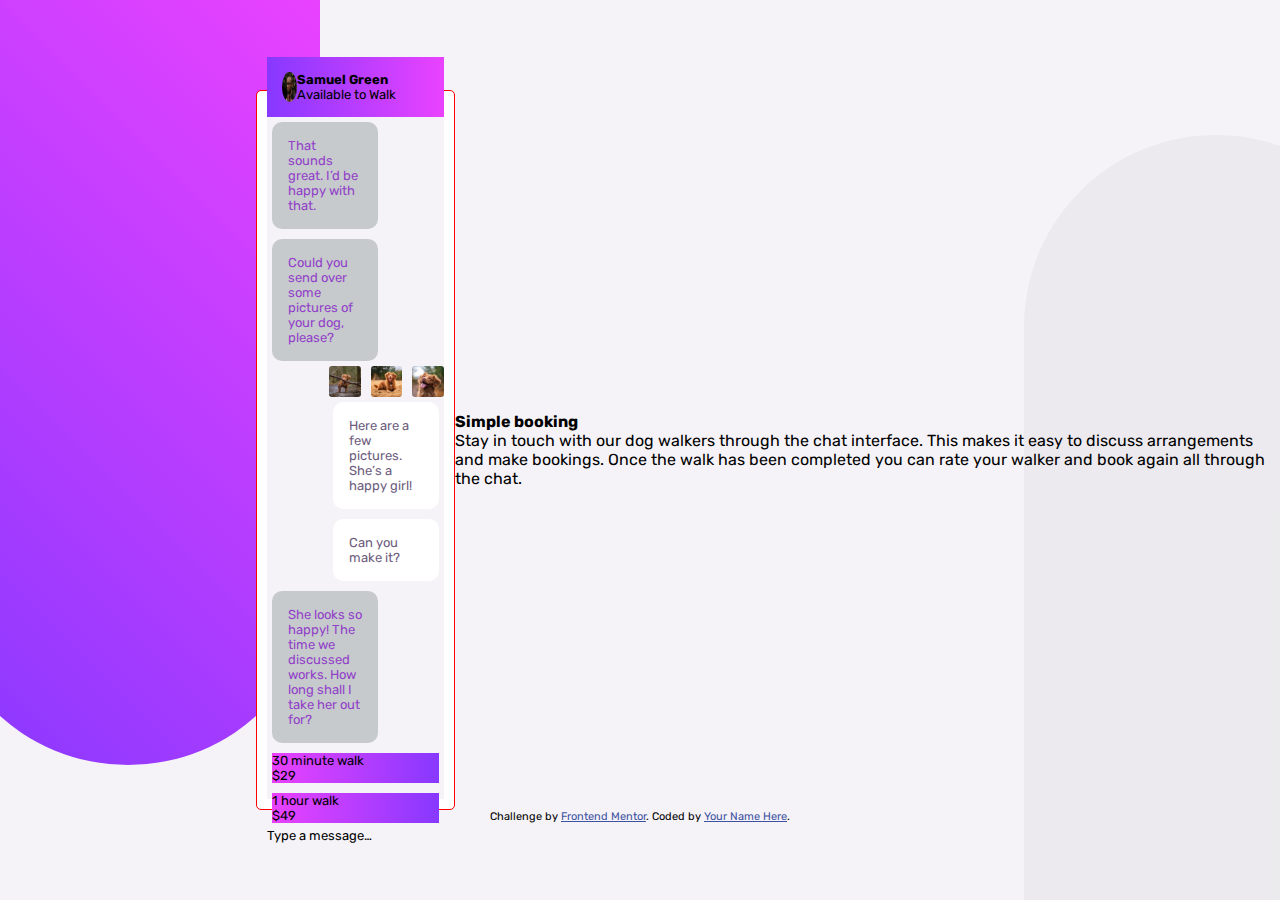
==== chat-app-css-illustration-master/index.html @ 6a9dd444 "Created chat-app-illustration index" ====
<!DOCTYPE html>
<html lang="en">
<head>
  <meta charset="UTF-8">
  <meta name="viewport" content="width=device-width, initial-scale=1.0">
  <link rel="icon" type="image/png" sizes="32x32" href="./images/favicon-32x32.png">
  <link rel="stylesheet" href="./style.css">
  <link href="https://fonts.googleapis.com/css2?family=Outfit&family=Rubik&display=swap" rel="stylesheet">
  <title>Frontend Mentor | [Challenge Name Here]</title>
  <style>
    .attribution { font-size: 11px; text-align: center; }
    .attribution a { color: hsl(228, 45%, 44%); }
  </style>
</head>
<body>
  <div class="rightshape"></div>
  <div class="leftshape"></div>
  <div class="container">
    <div class="card">
      <div class="card-header">
        <img src="./images/avatar.jpg" alt="avatar" class="img" id="avatar">
        <div class="heading">
          <h4>Samuel Green</h4>
          <p>Available to Walk</p>
        </div>
      </div>
      <div class="cardchat">
        <p class="sent msg1" >That sounds great. I’d be happy with that.</p>
        <p class="sent msg2">Could you send over some pictures of your dog, please?</p>
        <div class="img">
          <img src="./images/dog-image-1.jpg" alt="dog-image-1" id="dog-image-1">
          <img src="./images/dog-image-2.jpg" alt="dog-image-2" id="dog-image-2">
          <img src="./images/dog-image-3.jpg" alt="dog-image-3" id="dog-image-3">
        </div>
        <p class="received msg3">Here are a few pictures. She’s a happy girl!</p>
        <p class="received msg4">Can you make it?</p>
        <p class="sent msg5">She looks so happy! The time we discussed works. How long shall I take her out for?</p>
        <div class="btndiv">
          <div class="btntxt bt1">
            <p>30 minute walk</p>
          </div>
          <p class="btnprice">$29</p>
        </div>
        <div class="btndiv">
          <div class="btntxt">
            <p>1 hour walk</p>
          </div>
          <p class="btnprice">$49</p>
        </div>
      </div>
      <div class="card-msg-box">
        <p>Type a message…</p>
      </div>
    </div>
    <div class="adverttext">
      <h4 class="advertheading">Simple booking</h4>
      <p class="advertdesc">
        Stay in touch with our dog walkers through the chat interface. This makes it easy to
        discuss arrangements and make bookings. Once the walk has been completed you can rate
        your walker and book again all through the chat.
      </p>
    </div>
  </div>
  
  <div class="attribution">
    Challenge by <a href="https://www.frontendmentor.io?ref=challenge" target="_blank">Frontend Mentor</a>. 
    Coded by <a href="#">Your Name Here</a>.
  </div>
</body>
</html>
---- chat-app-css-illustration-master/style.css ----
*{
    padding:0px;
    margin:0px;
    box-sizing: border-box;
    font-family: 'Rubik', sans-serif;
}
:root{
--Pale_Violet: hsl(276, 100%, 81%);
--Moderate_Violet: hsl(276, 55%, 52%);
--Desaturated_Dark_Violet: hsl(271, 15%, 43%);
--Grayish_Blue: hsl(206, 6%, 79%);
--Very_Dark_Desaturated_Violet: hsl(271, 36%, 24%);
--Dark_Grayish_Violet: hsl(270, 7%, 64%);
--Light_Magenta: hsl(293, 100%, 63%);
--Light_Violet: hsl(264, 100%, 61%);
--White: hsl(0, 0%, 100%);
--Light_Grayish_Violet: hsl(270, 20%, 96%);
--Very_Light_Magenta: hsl(289, 100%, 72%)
}
body{
    background-color: var(--Light_Grayish_Violet);
    width: 100vw;
    /*height: 100vh;*/
    overflow: hidden;
}
.rightshape{
    height: 85vh;
    width: 30vw;
    border-bottom-left-radius: 15vw;
    border-bottom-right-radius: 15vw;
    position: absolute;
    top: 0;
    right:75%;
    z-index: -1;
    background-image: linear-gradient(45deg,var(--Light_Violet),var(--Light_Magenta));
}
.leftshape{
    height: 85vh;
    width: 30vw;
    border-top-left-radius: 15vw;
    border-top-right-radius: 15vw;
    position: absolute;
    bottom:0;
    left:80%;
    z-index: -1;
    background-color: hsl(206, 6%, 79%,0.2);
}
.container{
    margin-top: 10vh;
    margin-left: 20vw;
    height: 80vh;
    display: flex;
    justify-content: space-between;
    align-items: center;
}
.card{
    font-size: small;
    width: 30vw;
    height: 100%;
    padding:10px;
    background-color: var(--Light_Grayish_Violet);
    background-clip: content-box;
    box-shadow: inset 0 0 0 10px var(--White);
    display: flex;
    flex-flow: column nowrap;
    justify-content: center;
    border-radius: 5px;
    border: 1px solid red;
}
.card-header{
    padding: 15px;
    display: flex;
    flex-flow: row nowrap;
    background-image: linear-gradient(90deg,var(--Light_Violet),var(--Light_Magenta));
}
.card-header img{
    border-radius: 50%;
    width:10%;
    height: auto;
}
.cardchat{
    display: flex;
    flex-flow: column nowrap;
}
.cardchat .sent{
    margin: 5px;
    width: 60%;
    padding: 1rem;
    align-self: flex-start;
    border-radius: 10px;
    background-color: var(--Grayish_Blue);
    color: var(--Moderate_Violet);
}
.cardchat .received{
    margin: 5px;
    width: 60%;
    padding: 1rem;
    align-self: flex-end;
    border-radius: 10px;
    background-color: var(--White);
    color: var(--Desaturated_Dark_Violet);
}
.img>img{
    border-radius: 10%;
    width: 18%;
    margin-left: 10px;
    float: right;
}
.btndiv{
    margin: 5px;
    background-image: linear-gradient(90deg,var(--Light_Magenta),var(--Light_Violet));;
}
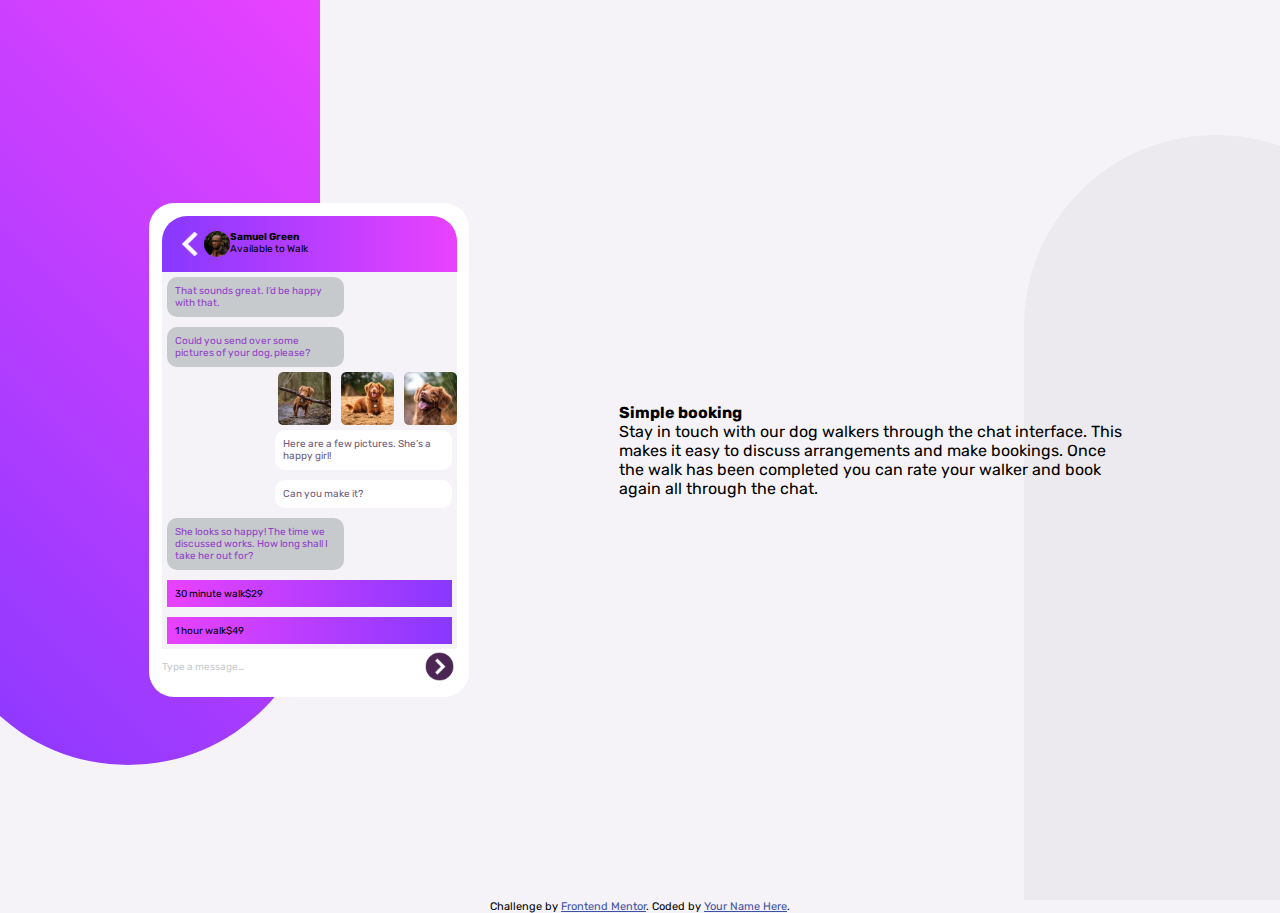
==== commit f58baa4e: "Updated chat-app-illustration" ====
--- a/chat-app-css-illustration-master/index.html
+++ b/chat-app-css-illustration-master/index.html
@@ -16,40 +16,44 @@
   <div class="rightshape"></div>
   <div class="leftshape"></div>
   <div class="container">
-    <div class="card">
-      <div class="card-header">
-        <img src="./images/avatar.jpg" alt="avatar" class="img" id="avatar">
-        <div class="heading">
-          <h4>Samuel Green</h4>
-          <p>Available to Walk</p>
+    <div class="border">
+      <div class="card">
+        <div class="card-header">
+          <img src="./images/icons8-back-26.png" alt="back">
+          <img src="./images/avatar.jpg" alt="avatar" class="img" id="avatar">
+          <div class="heading">
+            <h4>Samuel Green</h4>
+            <p>Available to Walk</p>
+          </div>
         </div>
-      </div>
-      <div class="cardchat">
-        <p class="sent msg1" >That sounds great. I’d be happy with that.</p>
-        <p class="sent msg2">Could you send over some pictures of your dog, please?</p>
-        <div class="img">
-          <img src="./images/dog-image-1.jpg" alt="dog-image-1" id="dog-image-1">
-          <img src="./images/dog-image-2.jpg" alt="dog-image-2" id="dog-image-2">
-          <img src="./images/dog-image-3.jpg" alt="dog-image-3" id="dog-image-3">
+        <div class="cardchat">
+          <p class="sent msg1" >That sounds great. I’d be happy with that.</p>
+          <p class="sent msg2">Could you send over some pictures of your dog, please?</p>
+          <div class="img">
+            <img src="./images/dog-image-1.jpg" alt="dog-image-1" id="dog-image-1">
+            <img src="./images/dog-image-2.jpg" alt="dog-image-2" id="dog-image-2">
+            <img src="./images/dog-image-3.jpg" alt="dog-image-3" id="dog-image-3">
+          </div>
+          <p class="received msg3">Here are a few pictures. She’s a happy girl!</p>
+          <p class="received msg4">Can you make it?</p>
+          <p class="sent msg5">She looks so happy! The time we discussed works. How long shall I take her out for?</p>
+          <div class="btndiv">
+            <div class="btntxt bt1">
+              <p>30 minute walk</p>
+            </div>
+            <p class="btnprice">$29</p>
+          </div>
+          <div class="btndiv">
+            <div class="btntxt">
+              <p>1 hour walk</p>
+            </div>
+            <p class="btnprice">$49</p>
+          </div>
         </div>
-        <p class="received msg3">Here are a few pictures. She’s a happy girl!</p>
-        <p class="received msg4">Can you make it?</p>
-        <p class="sent msg5">She looks so happy! The time we discussed works. How long shall I take her out for?</p>
-        <div class="btndiv">
-          <div class="btntxt bt1">
-            <p>30 minute walk</p>
-          </div>
-          <p class="btnprice">$29</p>
+        <div class="msg-box">
+          <p>Type a message…</p>
+          <img src="./images/icons8-arrow-48.png" alt="send">
         </div>
-        <div class="btndiv">
-          <div class="btntxt">
-            <p>1 hour walk</p>
-          </div>
-          <p class="btnprice">$49</p>
-        </div>
-      </div>
-      <div class="card-msg-box">
-        <p>Type a message…</p>
       </div>
     </div>
     <div class="adverttext">
--- a/chat-app-css-illustration-master/style.css
+++ b/chat-app-css-illustration-master/style.css
@@ -19,7 +19,6 @@
 }
 body{
     background-color: var(--Light_Grayish_Violet);
-    width: 100vw;
     /*height: 100vh;*/
     overflow: hidden;
 }
@@ -46,26 +45,34 @@
     background-color: hsl(206, 6%, 79%,0.2);
 }
 .container{
-    margin-top: 10vh;
-    margin-left: 20vw;
-    height: 80vh;
+    height: 100vh;
     display: flex;
-    justify-content: space-between;
+    justify-content: space-evenly;
     align-items: center;
 }
+@media screen and (width<=400px) {
+    .container{
+        height: auto;
+        flex-flow: column nowrap;
+    }
+    .adverttext{
+        width: auto !important;
+        text-align: center;
+    }
+}
+.border{
+    width: 20rem;
+    padding: 0.8rem;
+    border-radius: 25px;
+    background-color: var(--White);
+}
 .card{
-    font-size: small;
-    width: 30vw;
-    height: 100%;
-    padding:10px;
+    font-size:x-small;
     background-color: var(--Light_Grayish_Violet);
-    background-clip: content-box;
-    box-shadow: inset 0 0 0 10px var(--White);
     display: flex;
     flex-flow: column nowrap;
-    justify-content: center;
-    border-radius: 5px;
-    border: 1px solid red;
+    border-radius: 25px;
+    overflow: hidden;
 }
 .card-header{
     padding: 15px;
@@ -85,7 +92,7 @@
 .cardchat .sent{
     margin: 5px;
     width: 60%;
-    padding: 1rem;
+    padding: 0.5rem;
     align-self: flex-start;
     border-radius: 10px;
     background-color: var(--Grayish_Blue);
@@ -94,7 +101,7 @@
 .cardchat .received{
     margin: 5px;
     width: 60%;
-    padding: 1rem;
+    padding: 0.5rem;
     align-self: flex-end;
     border-radius: 10px;
     background-color: var(--White);
@@ -107,6 +114,21 @@
     float: right;
 }
 .btndiv{
+    display: flex;
+    padding: 7.5px;
     margin: 5px;
     background-image: linear-gradient(90deg,var(--Light_Magenta),var(--Light_Violet));;
+}
+.msg-box{
+    display: flex;
+    align-items: center;
+    justify-content: space-between;
+    background-color: var(--White );
+    color: var(--Grayish_Blue);
+}
+.msg-box img{
+    width:35px;
+}
+.adverttext{
+    width:40vw;
 }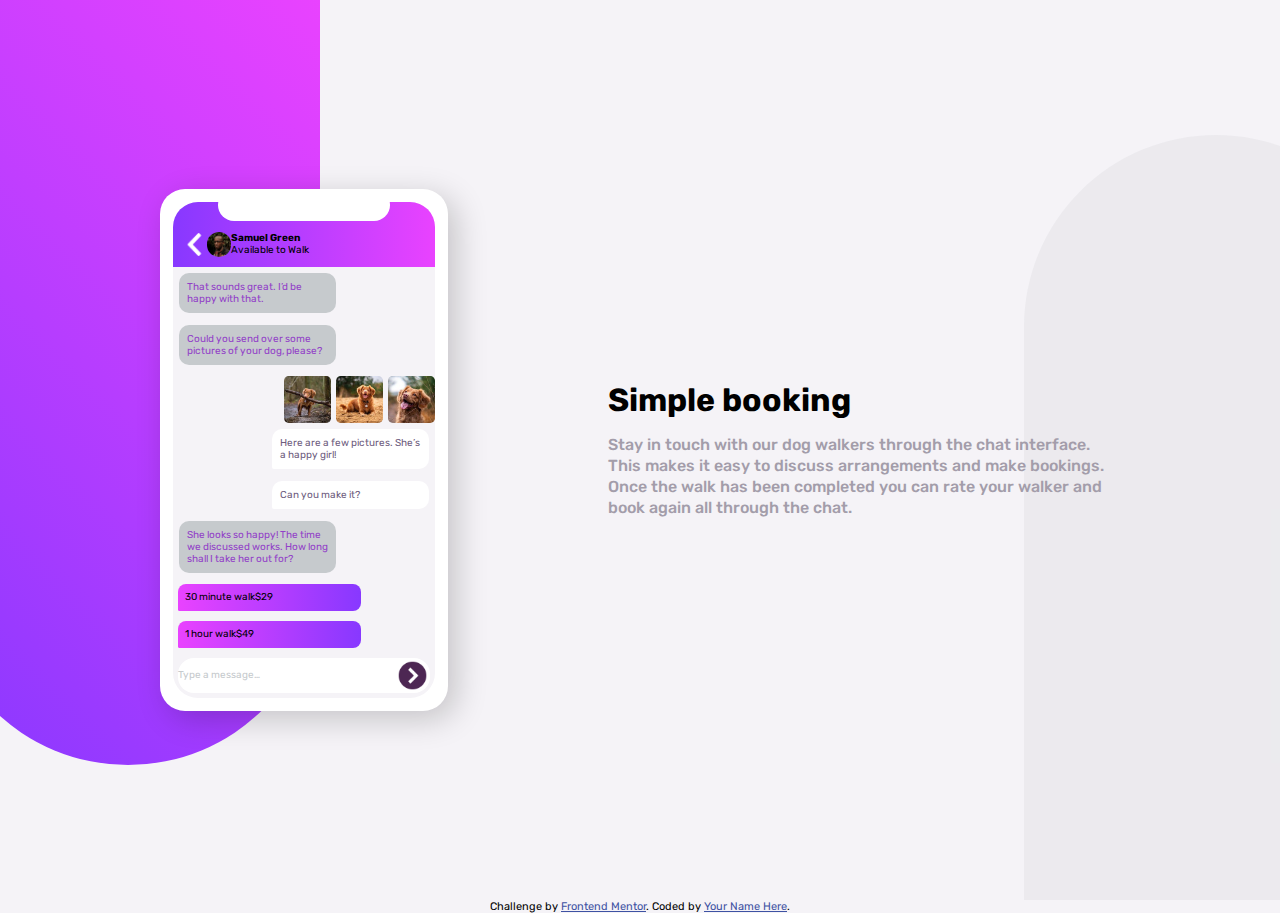
==== commit 061ba548: "Update CSS" ====
--- a/chat-app-css-illustration-master/index.html
+++ b/chat-app-css-illustration-master/index.html
@@ -17,6 +17,7 @@
   <div class="leftshape"></div>
   <div class="container">
     <div class="border">
+      <div class="notch"></div>
       <div class="card">
         <div class="card-header">
           <img src="./images/icons8-back-26.png" alt="back">
@@ -57,7 +58,7 @@
       </div>
     </div>
     <div class="adverttext">
-      <h4 class="advertheading">Simple booking</h4>
+      <h3 class="advertheading">Simple booking</h3>
       <p class="advertdesc">
         Stay in touch with our dog walkers through the chat interface. This makes it easy to
         discuss arrangements and make bookings. Once the walk has been completed you can rate
--- a/chat-app-css-illustration-master/style.css
+++ b/chat-app-css-illustration-master/style.css
@@ -15,7 +15,8 @@
 --Light_Violet: hsl(264, 100%, 61%);
 --White: hsl(0, 0%, 100%);
 --Light_Grayish_Violet: hsl(270, 20%, 96%);
---Very_Light_Magenta: hsl(289, 100%, 72%)
+--Very_Light_Magenta: hsl(289, 100%, 72%);
+--mobile:400px;
 }
 body{
     background-color: var(--Light_Grayish_Violet);
@@ -44,6 +45,11 @@
     z-index: -1;
     background-color: hsl(206, 6%, 79%,0.2);
 }
+@media screen and (width<=400px) {
+    .leftshape{
+        display: none;
+    }
+}
 .container{
     height: 100vh;
     display: flex;
@@ -55,16 +61,23 @@
         height: auto;
         flex-flow: column nowrap;
     }
-    .adverttext{
-        width: auto !important;
-        text-align: center;
-    }
 }
 .border{
-    width: 20rem;
+    position: relative;
+    width: 18rem;
     padding: 0.8rem;
     border-radius: 25px;
     background-color: var(--White);
+    box-shadow: 0.5rem 0.5rem 2rem rgb(0 0 0 / 20%);
+    
+}
+@media screen and (width<=400px) {
+    .border{
+        display: flex;
+        width:90%;
+        height: auto;
+        flex-flow: column nowrap;
+    }
 }
 .card{
     font-size:x-small;
@@ -74,8 +87,19 @@
     border-radius: 25px;
     overflow: hidden;
 }
+.notch{
+    width:60%;
+    height:2rem;
+    background-color: var(--White);
+    border-radius: 1rem;
+    position: absolute;
+    top: 0;
+    left: 20%;
+    right: auto;
+}
 .card-header{
-    padding: 15px;
+    padding-top: 25px;
+    padding: 30px 10px 10px 10px;
     display: flex;
     flex-flow: row nowrap;
     background-image: linear-gradient(90deg,var(--Light_Violet),var(--Light_Magenta));
@@ -90,7 +114,7 @@
     flex-flow: column nowrap;
 }
 .cardchat .sent{
-    margin: 5px;
+    margin: 6px;
     width: 60%;
     padding: 0.5rem;
     align-self: flex-start;
@@ -99,27 +123,31 @@
     color: var(--Moderate_Violet);
 }
 .cardchat .received{
-    margin: 5px;
+    margin: 6px;
     width: 60%;
     padding: 0.5rem;
     align-self: flex-end;
-    border-radius: 10px;
+    border-radius: 10px 10px 10px 2px;
     background-color: var(--White);
     color: var(--Desaturated_Dark_Violet);
 }
 .img>img{
     border-radius: 10%;
     width: 18%;
-    margin-left: 10px;
+    margin: 5px 0 0 5px;
     float: right;
 }
 .btndiv{
     display: flex;
     padding: 7.5px;
     margin: 5px;
+    width:70%;
+    border-radius: 0.5rem 0.5rem 0.5rem 0.1rem;
     background-image: linear-gradient(90deg,var(--Light_Magenta),var(--Light_Violet));;
 }
 .msg-box{
+    margin: 5px;
+    border-radius: 1rem;
     display: flex;
     align-items: center;
     justify-content: space-between;
@@ -131,4 +159,23 @@
 }
 .adverttext{
     width:40vw;
+    font-weight: 400;
+}
+@media screen and (width<=400px) {
+    .adverttext
+    {
+        text-align: center;
+        width: auto;
+        padding: 1rem;
+    }
+}
+.advertheading{
+    font-size: 2rem;
+    font-weight: 700;
+    margin:0 0 1rem 0;
+}
+.advertdesc{
+    color: var(--Dark_Grayish_Violet);
+    font-weight: 500;
+    line-height: 1.3;
 }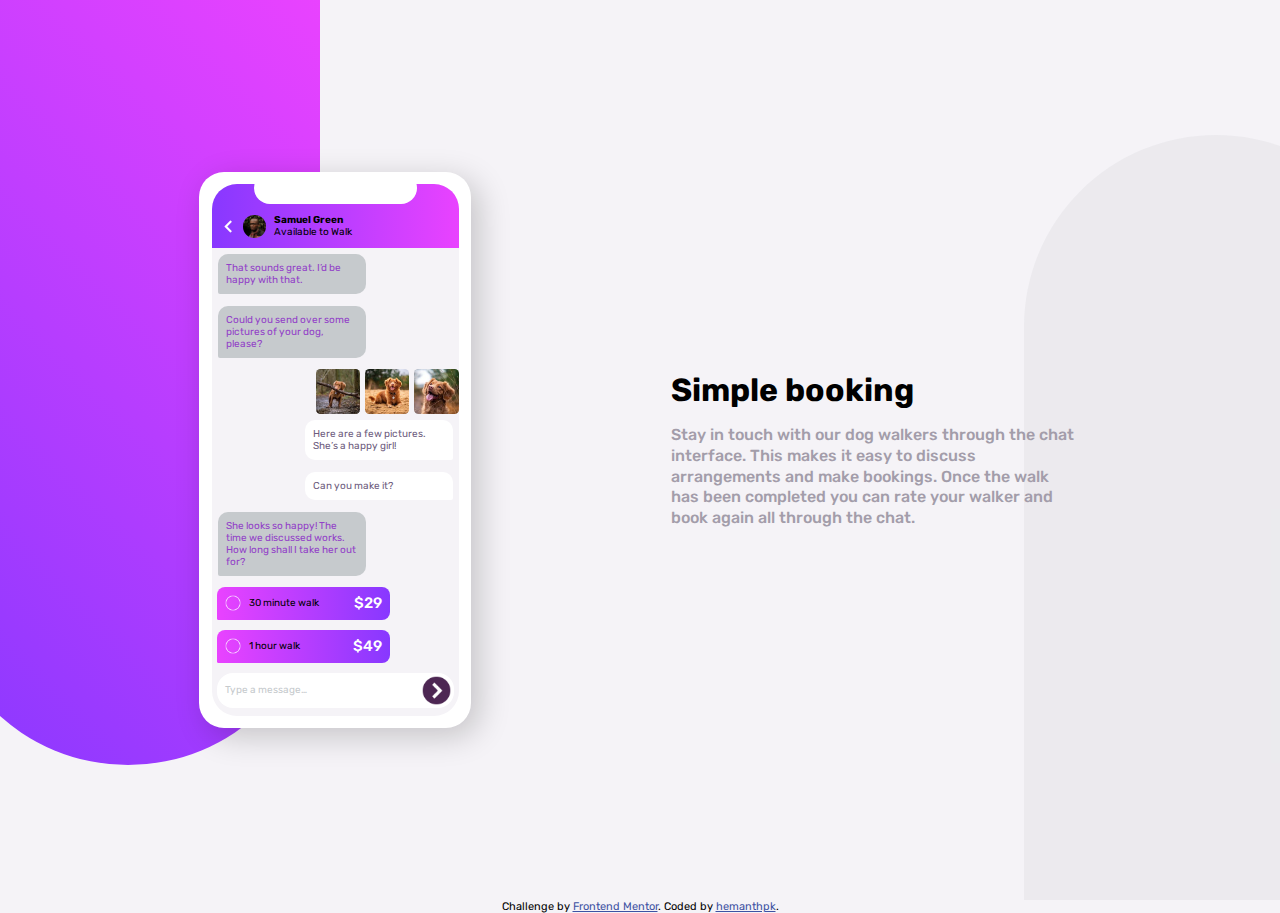
==== commit e23e3077: "final version 1" ====
--- a/chat-app-css-illustration-master/index.html
+++ b/chat-app-css-illustration-master/index.html
@@ -20,7 +20,7 @@
       <div class="notch"></div>
       <div class="card">
         <div class="card-header">
-          <img src="./images/icons8-back-26.png" alt="back">
+          <img src="./images/icons8-back-26.png" alt="back" id="back-icon" height="25%">
           <img src="./images/avatar.jpg" alt="avatar" class="img" id="avatar">
           <div class="heading">
             <h4>Samuel Green</h4>
@@ -39,16 +39,18 @@
           <p class="received msg4">Can you make it?</p>
           <p class="sent msg5">She looks so happy! The time we discussed works. How long shall I take her out for?</p>
           <div class="btndiv">
-            <div class="btntxt bt1">
+            <section>
+              <img src="./images/icons8-circle-50.png" alt="">
               <p>30 minute walk</p>
-            </div>
-            <p class="btnprice">$29</p>
+            </section>
+            <p>$29</p>
           </div>
           <div class="btndiv">
-            <div class="btntxt">
+            <section>
+              <img src="./images/icons8-circle-50.png" alt="">
               <p>1 hour walk</p>
-            </div>
-            <p class="btnprice">$49</p>
+            </section>
+            <p>$49</p>
           </div>
         </div>
         <div class="msg-box">
@@ -69,7 +71,7 @@
   
   <div class="attribution">
     Challenge by <a href="https://www.frontendmentor.io?ref=challenge" target="_blank">Frontend Mentor</a>. 
-    Coded by <a href="#">Your Name Here</a>.
+    Coded by <a href="https://www.github.com/hemanthpk" target="_blank">hemanthpk</a>.
   </div>
 </body>
 </html>--- a/chat-app-css-illustration-master/style.css
+++ b/chat-app-css-illustration-master/style.css
@@ -20,8 +20,13 @@
 }
 body{
     background-color: var(--Light_Grayish_Violet);
-    /*height: 100vh;*/
     overflow: hidden;
+}
+@media screen and (width<=400px){
+    body{
+        position: relative;
+        overflow: auto;
+    }
 }
 .rightshape{
     height: 85vh;
@@ -64,7 +69,7 @@
 }
 .border{
     position: relative;
-    width: 18rem;
+    width: 17rem;
     padding: 0.8rem;
     border-radius: 25px;
     background-color: var(--White);
@@ -73,8 +78,9 @@
 }
 @media screen and (width<=400px) {
     .border{
+        margin-top: 3rem;
         display: flex;
-        width:90%;
+        width:70%;
         height: auto;
         flex-flow: column nowrap;
     }
@@ -102,12 +108,17 @@
     padding: 30px 10px 10px 10px;
     display: flex;
     flex-flow: row nowrap;
+    align-items: center;
     background-image: linear-gradient(90deg,var(--Light_Violet),var(--Light_Magenta));
 }
-.card-header img{
+.card-header>#back-icon{
+    height:0.8rem;
+}
+.card-header .img{
     border-radius: 50%;
     width:10%;
     height: auto;
+    margin: 0px 0.5rem;
 }
 .cardchat{
     display: flex;
@@ -118,7 +129,7 @@
     width: 60%;
     padding: 0.5rem;
     align-self: flex-start;
-    border-radius: 10px;
+    border-radius: 10px 10px 10px 2px;
     background-color: var(--Grayish_Blue);
     color: var(--Moderate_Violet);
 }
@@ -127,7 +138,7 @@
     width: 60%;
     padding: 0.5rem;
     align-self: flex-end;
-    border-radius: 10px 10px 10px 2px;
+    border-radius: 10px 10px 2px 10px;
     background-color: var(--White);
     color: var(--Desaturated_Dark_Violet);
 }
@@ -139,14 +150,31 @@
 }
 .btndiv{
     display: flex;
-    padding: 7.5px;
+    flex-flow: row nowrap;
+    justify-content: space-between;
+    align-items: center;
     margin: 5px;
     width:70%;
     border-radius: 0.5rem 0.5rem 0.5rem 0.1rem;
-    background-image: linear-gradient(90deg,var(--Light_Magenta),var(--Light_Violet));;
+    background-image: linear-gradient(90deg,var(--Light_Magenta),var(--Light_Violet));
+}
+.btndiv section{
+    display: flex;
+    flex-flow: row nowrap;
+    align-items: center;
+}
+.btndiv img{
+    padding: 0 0.5rem 0 0.5rem;
+    height: 1rem;
+}
+.btndiv>p:last-of-type {
+    padding: 7.5px;
+    font-size: 150%;
+    font-weight: 500;
+    color: var(--White);
 }
 .msg-box{
-    margin: 5px;
+    margin: 5px 5px 8px 5px;
     border-radius: 1rem;
     display: flex;
     align-items: center;
@@ -154,19 +182,22 @@
     background-color: var(--White );
     color: var(--Grayish_Blue);
 }
+.msg-box>p{
+    padding: 0 0 0 0.5rem;
+}
 .msg-box img{
     width:35px;
 }
 .adverttext{
-    width:40vw;
+    width:32vw;
     font-weight: 400;
 }
 @media screen and (width<=400px) {
     .adverttext
     {
+        padding: 3rem 2rem 3rem 2rem;
+        width: 100vw;
         text-align: center;
-        width: auto;
-        padding: 1rem;
     }
 }
 .advertheading{
@@ -178,4 +209,10 @@
     color: var(--Dark_Grayish_Violet);
     font-weight: 500;
     line-height: 1.3;
+}
+@media screen and (width<=400px) {
+    .advertdesc
+    {
+        line-height: 1.75;
+    }
 }